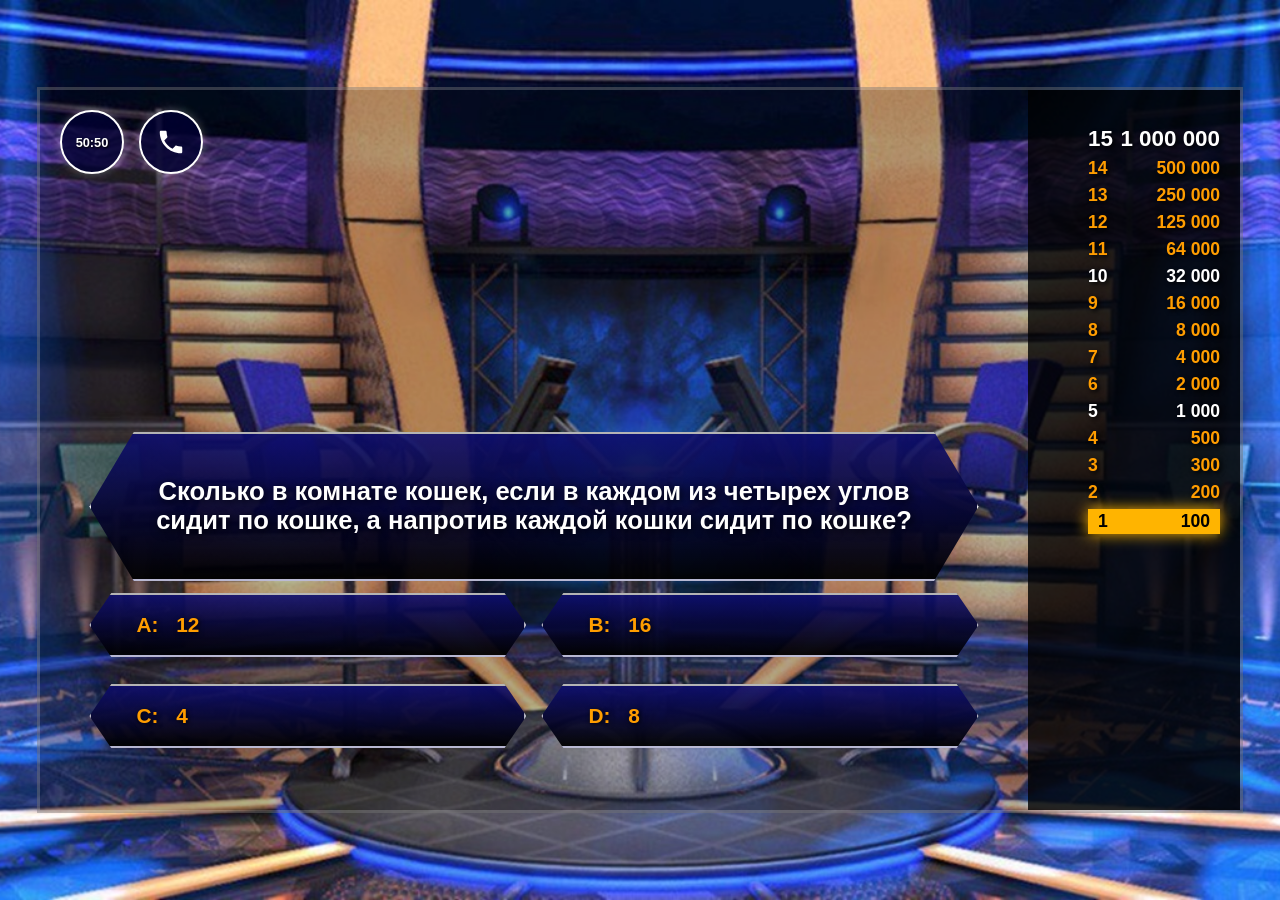
==== index.html @ e3db66c7 "Rename New Text Document.html to index.html" ====
<!DOCTYPE html>
<html lang="ru">
<head>
    <meta charset="UTF-8">
    <title>Кто хочет стать миллионером?</title>
    <link rel="stylesheet" href="style.css">
</head>
<body>

<div id="clock-overlay" style="display:none;">
    <div class="clock-content">
        <h2>Время на раздумья:</h2>
        <div id="timer">60</div>
        <button id="skip-timer">Пропустить время</button>
    </div>
</div>

<div class="game-container">
    <aside class="money-list">
        <ul id="money-scale">
            <li class="mil">15 <span>1 000 000</span></li>
            <li>14 <span>500 000</span></li>
            <li>13 <span>250 000</span></li>
            <li>12 <span>125 000</span></li>
            <li>11 <span>64 000</span></li>
            <li class="safe">10 <span>32 000</span></li>
            <li>9 <span>16 000</span></li>
            <li>8 <span>8 000</span></li>
            <li>7 <span>4 000</span></li>
            <li>6 <span>2 000</span></li>
            <li class="safe">5 <span>1 000</span></li>
            <li>4 <span>500</span></li>
            <li>3 <span>300</span></li>
            <li>2 <span>200</span></li>
            <li>1 <span>100</span></li>
        </ul>
    </aside>

    <main class="stage">
        <div class="lifelines">
            <div class="lifeline" id="btn-5050">50:50</div>

            <div class="lifeline" id="btn-phone">
                <svg viewBox="0 0 24 24" width="30" height="30" fill="currentColor">
                    <path d="M6.62 10.79a15.05 15.05 0 006.59 6.59l2.2-2.2c.27-.27.67-.36 1.02-.24 1.12.37 2.33.57 3.57.57.55 0 1 .45 1 1V20c0 .55-.45 1-1 1-9.39 0-17-7.61-17-17 0-.55.45-1 1-1h3.5c.55 0 1 .45 1 1 0 1.25.2 2.45.57 3.57.11.35.03.74-.25 1.02l-2.2 2.2z"/>
                </svg>
            </div>
            </div>

        <div class="question-area">
            <div class="diamond-box question">
                <p id="question-text">Загрузка вопроса...</p>
            </div>

            <div class="answers-grid" id="answers-container">
                <div class="diamond-box answer"><span>A:</span> <span class="ans-text"></span></div>
                <div class="diamond-box answer"><span>B:</span> <span class="ans-text"></span></div>
                <div class="diamond-box answer"><span>C:</span> <span class="ans-text"></span></div>
                <div class="diamond-box answer"><span>D:</span> <span class="ans-text"></span></div>
            </div>
        </div>
    </main>
</div>

<script src="script.js"></script>
</body>
</html>
---- style.css ----
body {
    background-image: url('bg.jpg'); 
    background-size: cover;
    background-position: center;
    background-repeat: no-repeat;
    background-attachment: fixed;
    
    color: white;
    font-family: 'Verdana', sans-serif; 
    margin: 0;
    display: flex;
    justify-content: center;
    align-items: center;
    height: 100vh;
    overflow: hidden;
}

.game-container {
    display: flex;
    width: 100%;
    max-width: 1200px;
    height: 80vh;
    background: rgba(0, 0, 0, 0.3); 
    border: 3px solid rgba(255, 255, 255, 0.2);
    position: relative;
}

/* Боковая панель */
.money-list {
    width: 280px;
    background: rgba(0, 0, 0, 0.8); 
    padding: 20px;
    order: 2;
}

.money-list li {
    color: #ff9d00;
    font-weight: 900; 
    font-size: 1.1rem;
    margin-bottom: 6px;
    display: flex;
    justify-content: space-between;
    text-shadow: 2px 2px 4px #000; 
}

.money-list li.safe { color: #fff; }
.money-list li.mil { color: #fff; font-size: 1.4rem; }

.money-list li.active { 
    background: #ffb400; 
    color: #000; 
    padding: 2px 10px; 
    text-shadow: none;
    box-shadow: 0 0 15px #ffb400; 
}

/* Основная зона */
.stage {
    flex-grow: 1;
    display: flex;
    flex-direction: column;
    justify-content: flex-end;
    align-items: center;
    padding-bottom: 50px;
    position: relative;
}

/* Кнопки подсказок (КРУГЛЫЕ) */
.lifelines {
    position: absolute;
    top: 20px;
    left: 20px;
    display: flex;
    gap: 15px;
}

.lifeline {
    width: 60px;  /* Одинаковая ширина */
    height: 60px; /* и высота для круга */
    border-radius: 50%; /* Скругление 50% */
    font-weight: 900;
    font-size: 0.8rem;
    background: rgba(0, 0, 50, 0.8);
    border: 2px solid #fff;
    box-shadow: 0 0 10px rgba(255,255,255,0.3);
    display: flex;
    justify-content: center;
    align-items: center;
    cursor: pointer;
    transition: 0.3s;
    text-shadow: 1px 1px 2px #000;
}

.lifeline:hover {
    background: #ff9d00;
    color: black;
    transform: scale(1.1);
}

/* Сетка вопроса и ответов */
.question-area {
    width: 90%;
}

.diamond-box {
    background: linear-gradient(to bottom, rgba(13, 13, 110, 0.9) 0%, rgba(0, 0, 0, 0.95) 100%);
    border: 2px solid rgba(255, 255, 255, 0.7);
    padding: 18px 45px;
    position: relative;
    text-align: center;
    margin-bottom: 12px;
    clip-path: polygon(5% 0%, 95% 0%, 100% 50%, 95% 100%, 5% 100%, 0% 50%);
}

.question {
    font-size: 1.6rem; 
    font-weight: 900;
    text-shadow: 2px 2px 10px #000;
}

.answers-grid {
    display: grid;
    grid-template-columns: 1fr 1fr;
    gap: 15px;
}

.answer {
    font-size: 1.3rem;
    font-weight: 800;
    cursor: pointer;
    text-align: left;
    transition: 0.2s;
    text-shadow: 1px 1px 5px #000;
}

.answer span {
    color: #ff9d00;
    font-weight: 900;
    margin-right: 12px;
}

.answer:hover {
    background: rgba(255, 157, 0, 0.8);
    color: #fff;
}

.answer.correct {
    background: #00aa00 !important;
    box-shadow: inset 0 0 20px #fff;
}

/* Линии декора */
.question::before, .question::after {
    content: "";
    position: absolute;
    top: 50%;
    width: 60px;
    height: 3px;
    background: rgba(255, 255, 255, 0.8);
}
.question::before { right: 100%; }
.question::after { left: 100%; }

.lifeline svg {
    display: block;
    /* Иконка будет принимать цвет текста кнопки */
    fill: white; 
    transition: fill 0.3s;
}

.lifeline:hover svg {
    /* При наведении иконка станет черной вместе с текстом */
    fill: black;
}

/* Специфичные настройки для центрирования SVG внутри круга */
.lifeline {
    width: 60px;
    height: 60px;
    border-radius: 50%;
    display: flex;
    justify-content: center;
    align-items: center;
    /* ... остальные стили из предыдущего шага ... */
}

/* Дополнительные стили для неверного ответа и таймера */
.answer.wrong {
    background: #aa0000 !important;
    box-shadow: inset 0 0 20px #fff;
}

#clock-overlay {
    position: fixed;
    top: 0; left: 0; width: 100%; height: 100%;
    background: rgba(0, 0, 0, 0.85); /* Затемнение обоев */
    z-index: 1000;
    display: flex;
    justify-content: center;
    align-items: center;
    flex-direction: column;
}

.clock-content {
    text-align: center;
    color: white;
}

#timer {
    font-size: 8rem;
    font-weight: bold;
    color: #ffb400;
    text-shadow: 0 0 20px #ffb400;
    margin: 20px 0;
}

#skip-timer {
    padding: 15px 30px;
    font-size: 1.2rem;
    background: #ffb400;
    color: black;
    border: none;
    border-radius: 30px;
    cursor: pointer;
    font-weight: bold;
    transition: 0.3s;
}

#skip-timer:hover {
    background: white;
}
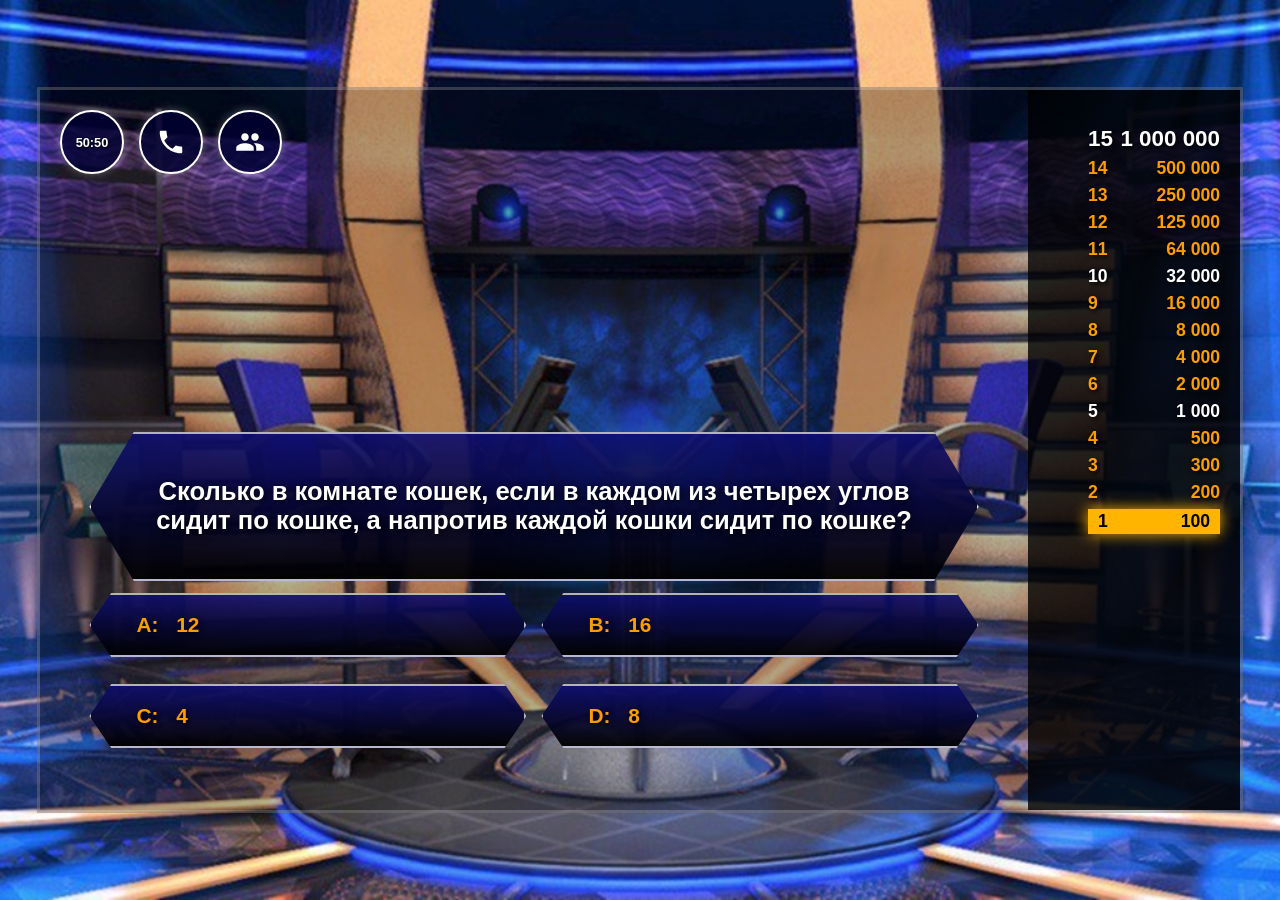
==== commit 2abe2c0f: "amogus" ====
--- a/index.html
+++ b/index.html
@@ -14,7 +14,18 @@
         <button id="skip-timer">Пропустить время</button>
     </div>
 </div>
-
+<div id="audience-overlay" style="display:none;">
+    <div class="audience-content">
+        <h2>Голосование зала</h2>
+        <div class="chart-container">
+            <div class="bar-group"><div class="bar" id="bar-0"></div><span class="bar-label">A: <span id="perc-0">0%</span></span></div>
+            <div class="bar-group"><div class="bar" id="bar-1"></div><span class="bar-label">B: <span id="perc-1">0%</span></span></div>
+            <div class="bar-group"><div class="bar" id="bar-2"></div><span class="bar-label">C: <span id="perc-2">0%</span></span></div>
+            <div class="bar-group"><div class="bar" id="bar-3"></div><span class="bar-label">D: <span id="perc-3">0%</span></span></div>
+        </div>
+        <button id="close-audience">Понятно</button>
+    </div>
+</div>
 <div class="game-container">
     <aside class="money-list">
         <ul id="money-scale">
@@ -45,6 +56,11 @@
                     <path d="M6.62 10.79a15.05 15.05 0 006.59 6.59l2.2-2.2c.27-.27.67-.36 1.02-.24 1.12.37 2.33.57 3.57.57.55 0 1 .45 1 1V20c0 .55-.45 1-1 1-9.39 0-17-7.61-17-17 0-.55.45-1 1-1h3.5c.55 0 1 .45 1 1 0 1.25.2 2.45.57 3.57.11.35.03.74-.25 1.02l-2.2 2.2z"/>
                 </svg>
             </div>
+            <div class="lifeline" id="btn-audience" title="Помощь зала">
+                <svg viewBox="0 0 24 24" width="30" height="30" fill="currentColor">
+                    <path d="M16 11c1.66 0 2.99-1.34 2.99-3S17.66 5 16 5c-1.66 0-3 1.34-3 3s1.34 3 3 3zm-8 0c1.66 0 2.99-1.34 2.99-3S9.66 5 8 5C6.34 5 5 6.34 5 8s1.34 3 3 3zm0 2c-2.33 0-7 1.17-7 3.5V19h14v-2.5c0-2.33-4.67-3.5-7-3.5zm8 0c-.29 0-.62.02-.97.05 1.16.84 1.97 1.97 1.97 3.45V19h6v-2.5c0-2.33-4.67-3.5-7-3.5z"/>
+                </svg>
+            </div>
             </div>
 
         <div class="question-area">
--- a/style.css
+++ b/style.css
@@ -228,4 +228,83 @@
 
 #skip-timer:hover {
     background: white;
+}
+
+/* --- Стили для помощи зала --- */
+#audience-overlay {
+    position: fixed;
+    top: 0; left: 0; width: 100%; height: 100%;
+    background: rgba(0, 0, 0, 0.85);
+    z-index: 1000;
+    display: flex;
+    justify-content: center;
+    align-items: center;
+    flex-direction: column;
+}
+
+.audience-content {
+    background: linear-gradient(to bottom, rgba(13, 13, 110, 0.95), rgba(0, 0, 0, 0.95));
+    border: 2px solid #ffb400;
+    padding: 30px;
+    border-radius: 10px;
+    text-align: center;
+    width: 450px;
+    color: white;
+    box-shadow: 0 0 20px rgba(255, 180, 0, 0.3);
+}
+
+.chart-container {
+    display: flex;
+    justify-content: space-around;
+    align-items: flex-end;
+    height: 250px;
+    margin: 30px 0;
+    border-bottom: 2px solid #fff;
+    border-left: 2px solid #fff;
+    padding: 10px 10px 0 10px;
+}
+
+.bar-group {
+    display: flex;
+    flex-direction: column;
+    align-items: center;
+    justify-content: flex-end;
+    height: 100%;
+    width: 50px;
+}
+
+.bar {
+    width: 40px;
+    background: #ffb400;
+    height: 0%; /* Будет меняться через JS */
+    transition: height 1s ease-out; /* Плавная анимация роста */
+    border-radius: 3px 3px 0 0;
+    box-shadow: inset -3px 0 5px rgba(0,0,0,0.3);
+}
+
+.bar-label {
+    margin-top: 10px;
+    font-weight: bold;
+    font-size: 1.1rem;
+    color: #ffb400;
+}
+
+.bar-label span {
+    color: white;
+}
+
+#close-audience {
+    padding: 10px 30px;
+    font-size: 1.2rem;
+    background: #ffb400;
+    color: black;
+    border: none;
+    border-radius: 30px;
+    cursor: pointer;
+    font-weight: bold;
+    transition: 0.3s;
+}
+
+#close-audience:hover {
+    background: white;
 }
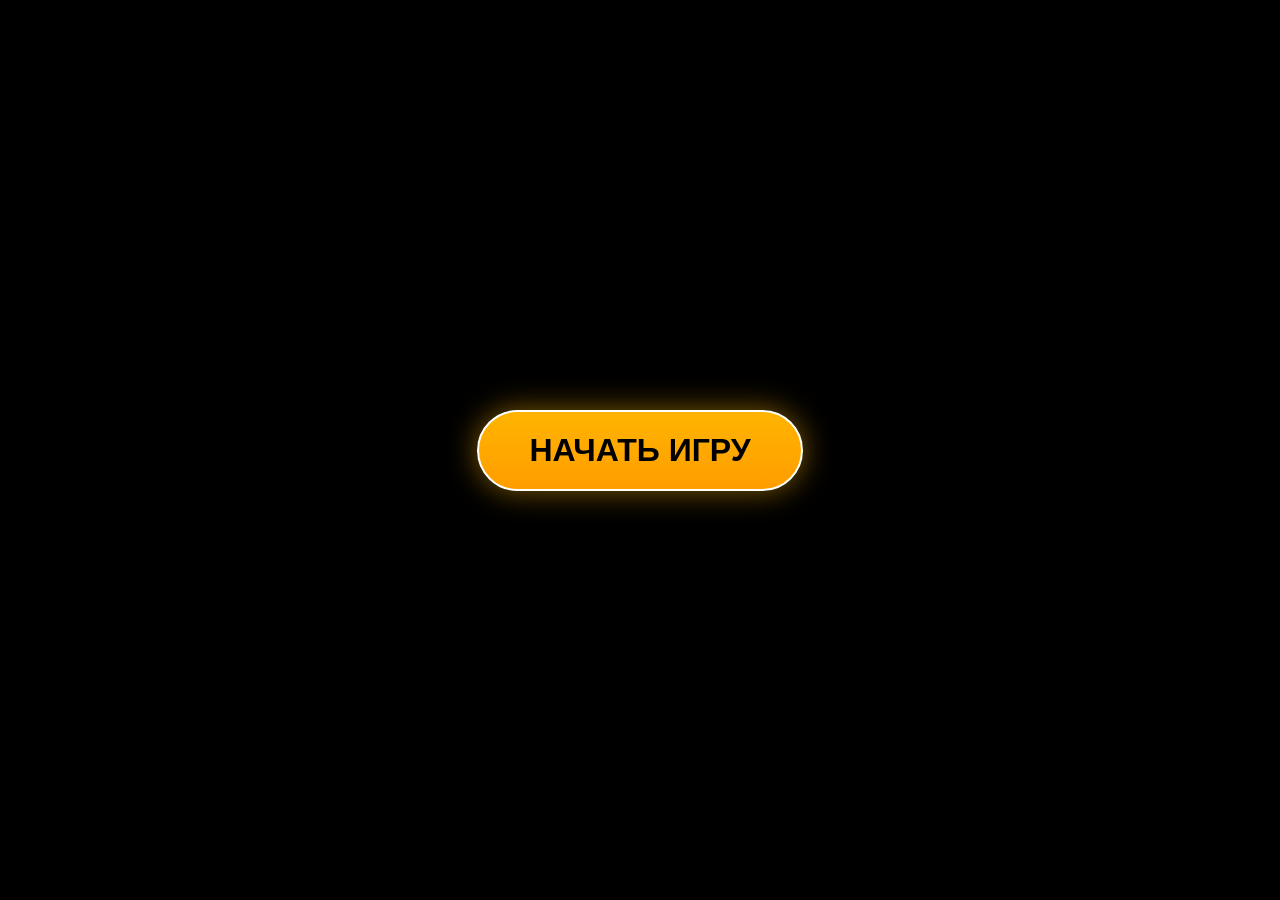
==== commit 0e7fd2e8: "amogus" ====
--- a/index.html
+++ b/index.html
@@ -6,10 +6,12 @@
     <link rel="stylesheet" href="style.css">
 </head>
 <body>
-
+<div id="start-screen">
+    <button id="start-game-btn">Начать игру</button>
+</div>
 <div id="clock-overlay" style="display:none;">
     <div class="clock-content">
-        <h2>Время на раздумья:</h2>
+        <h2>Время на звонок:</h2>
         <div id="timer">60</div>
         <button id="skip-timer">Пропустить время</button>
     </div>
--- a/style.css
+++ b/style.css
@@ -307,4 +307,35 @@
 
 #close-audience:hover {
     background: white;
+}
+
+/* --- Стартовый экран --- */
+#start-screen {
+    position: fixed;
+    top: 0; left: 0; width: 100%; height: 100%;
+    background: #000;
+    z-index: 2000;
+    display: flex;
+    justify-content: center;
+    align-items: center;
+}
+
+#start-game-btn {
+    padding: 20px 50px;
+    font-size: 2rem;
+    font-weight: 900;
+    background: linear-gradient(to bottom, #ffb400, #ff9d00);
+    color: black;
+    border: 2px solid white;
+    border-radius: 50px;
+    cursor: pointer;
+    box-shadow: 0 0 30px rgba(255, 180, 0, 0.5);
+    text-transform: uppercase;
+    transition: 0.3s;
+}
+
+#start-game-btn:hover {
+    transform: scale(1.1);
+    box-shadow: 0 0 50px rgba(255, 180, 0, 0.8);
+    background: white;
 }
